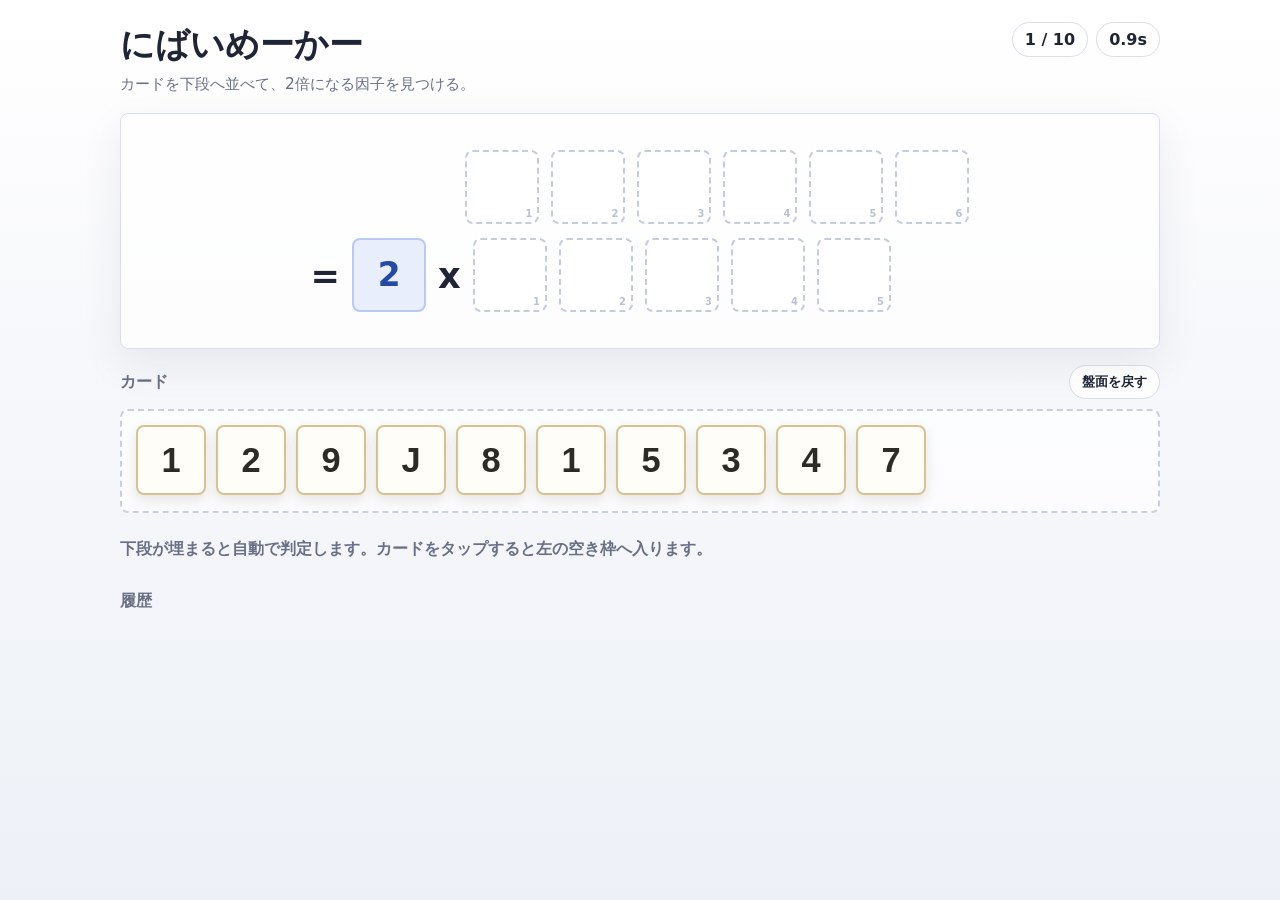
==== new/index.html @ 4decdb2f "new版を追加" ====
<!doctype html>
<html lang="ja">
<head>
  <meta charset="utf-8">
  <meta name="viewport" content="width=device-width, initial-scale=1">
  <title>にばいめーかー new</title>
  <link rel="stylesheet" href="style.css">
</head>
<body>
  <main class="app-shell" id="app">
    <header class="topbar">
      <div>
        <h1>にばいめーかー</h1>
        <p class="subtitle">カードを下段へ並べて、2倍になる因子を見つける。</p>
      </div>
      <div class="stats" aria-label="進行状況">
        <span id="progress">1 / 10</span>
        <span id="timer">0.0s</span>
      </div>
    </header>

    <section class="playfield" aria-label="解答盤面">
      <div class="equation" id="equation">
        <div class="row top-row" id="top-row" aria-label="上段"></div>
        <div class="row bottom-row">
          <span class="equals">=</span>
          <span class="fixed-multiplier">2</span>
          <span class="times">x</span>
          <div class="bottom-slots" id="bottom-row" aria-label="下段"></div>
        </div>
      </div>
      <div class="judge-flash" id="judge-flash" aria-hidden="true"></div>
    </section>

    <section class="card-zone" aria-label="カード置き場">
      <div class="zone-head">
        <span>カード</span>
        <button id="reset-board" type="button">盤面を戻す</button>
      </div>
      <div class="pool" id="pool"></div>
    </section>

    <section class="result-strip" aria-live="polite">
      <p id="feedback">下段が埋まると自動で判定します。</p>
      <a class="tweet-link" id="tweet-link" target="_blank" rel="noreferrer" hidden>結果を共有</a>
    </section>

    <section class="history" aria-label="履歴">
      <h2>履歴</h2>
      <div id="history-list"></div>
    </section>
  </main>

  <script src="game.js"></script>
</body>
</html>
---- new/style.css ----
:root {
  --bg: #f7f8fb;
  --ink: #202536;
  --muted: #697084;
  --line: #d9deea;
  --slot: #ffffff;
  --card: #fffdf8;
  --accent: #3167d6;
  --green: #dff6e6;
  --yellow: #fff4bd;
  --factor: #4a9a68;
  font-family: "Hiragino Sans", "Yu Gothic UI", "Yu Gothic", Meiryo, system-ui, sans-serif;
}

* {
  box-sizing: border-box;
}

body {
  min-height: 100vh;
  margin: 0;
  color: var(--ink);
  background: linear-gradient(180deg, #ffffff 0%, var(--bg) 38%, #edf1f7 100%);
}

button,
a,
.card {
  -webkit-tap-highlight-color: transparent;
}

.app-shell {
  width: min(1040px, calc(100% - 28px));
  margin: 0 auto;
  padding: 22px 0 32px;
}

.topbar {
  display: flex;
  align-items: flex-start;
  justify-content: space-between;
  gap: 18px;
  margin-bottom: 18px;
}

h1,
h2,
p {
  margin: 0;
}

h1 {
  font-size: clamp(1.55rem, 3vw, 2.15rem);
  letter-spacing: 0;
}

.subtitle {
  margin-top: 6px;
  color: var(--muted);
  font-size: 0.96rem;
}

.stats {
  display: flex;
  gap: 8px;
  flex-wrap: wrap;
  justify-content: flex-end;
}

.stats span,
.zone-head button,
.tweet-link {
  border: 1px solid var(--line);
  border-radius: 999px;
  background: #fff;
  padding: 7px 12px;
  color: var(--ink);
  font-weight: 700;
  text-decoration: none;
}

.playfield {
  position: relative;
  overflow: hidden;
  border: 1px solid var(--line);
  border-radius: 8px;
  background: rgba(255, 255, 255, 0.78);
  padding: clamp(18px, 4vw, 34px);
  box-shadow: 0 16px 42px rgba(36, 48, 82, 0.08);
}

.judge-flash {
  position: absolute;
  inset: 0;
  pointer-events: none;
  opacity: 0;
}

.judge-flash.correct,
.judge-flash.divisible {
  animation: flash 560ms ease-out;
}

.judge-flash.correct {
  background: var(--green);
}

.judge-flash.divisible {
  background: var(--yellow);
}

@keyframes flash {
  0% { opacity: 0; }
  18% { opacity: 0.86; }
  100% { opacity: 0; }
}

.equation {
  position: relative;
  z-index: 1;
  display: grid;
  gap: 14px;
  justify-content: center;
  padding: 2px 0;
}

.row,
.bottom-slots {
  display: grid;
  grid-auto-flow: column;
  grid-auto-columns: var(--slot-size);
  gap: var(--slot-gap);
  align-items: center;
}

.equation {
  --slot-size: clamp(44px, 9vw, 74px);
  --slot-gap: clamp(6px, 1.6vw, 12px);
}

.top-row {
  padding-left: calc((var(--slot-size) + var(--slot-gap)) * 1.8);
}

.bottom-row {
  grid-template-columns: auto auto auto auto;
  justify-content: start;
}

.equals,
.times {
  font-size: clamp(1.5rem, 4vw, 2.2rem);
  font-weight: 800;
}

.fixed-multiplier {
  display: grid;
  place-items: center;
  width: var(--slot-size);
  height: var(--slot-size);
  border-radius: 8px;
  background: #e9eefc;
  border: 2px solid #b9c8f4;
  color: #244aa5;
  font-size: clamp(1.35rem, 4vw, 2.05rem);
  font-weight: 900;
}

.slot {
  position: relative;
  display: grid;
  place-items: center;
  width: var(--slot-size);
  height: var(--slot-size);
  border: 2px dashed #c5ccdb;
  border-radius: 8px;
  background: var(--slot);
}

.slot.drag-over {
  border-color: var(--accent);
  background: #eef4ff;
}

.slot::after {
  content: attr(data-col);
  position: absolute;
  right: 5px;
  bottom: 3px;
  color: #bac1cf;
  font-size: 0.62rem;
  font-weight: 700;
}

.card-zone {
  margin-top: 16px;
}

.zone-head {
  display: flex;
  align-items: center;
  justify-content: space-between;
  gap: 12px;
  margin-bottom: 10px;
  color: var(--muted);
  font-weight: 700;
}

.zone-head button {
  cursor: pointer;
}

.pool {
  min-height: 104px;
  display: flex;
  flex-wrap: wrap;
  align-content: flex-start;
  gap: 10px;
  padding: 14px;
  border: 2px dashed #c9d0dd;
  border-radius: 8px;
  background: rgba(255, 255, 255, 0.7);
}

.pool.drag-over {
  border-color: var(--accent);
  background: #eef4ff;
}

.card {
  position: relative;
  display: grid;
  place-items: center;
  width: min(70px, 18vw);
  height: min(70px, 18vw);
  min-width: 44px;
  min-height: 44px;
  border: 2px solid #d7c391;
  border-radius: 8px;
  background: var(--card);
  box-shadow: 0 5px 13px rgba(62, 50, 27, 0.12);
  color: #2d2b25;
  cursor: grab;
  font-size: clamp(1.35rem, 4vw, 2.15rem);
  font-weight: 900;
  user-select: none;
  touch-action: manipulation;
}

.slot .card {
  width: calc(var(--slot-size) - 8px);
  height: calc(var(--slot-size) - 8px);
  min-width: 0;
  min-height: 0;
  box-shadow: none;
}

.card:active {
  cursor: grabbing;
}

.card.drag-source {
  opacity: 0.38;
}

.drag-ghost {
  position: fixed;
  z-index: 20;
  pointer-events: none;
  transform: translate(-50%, -50%);
}

.card.factor {
  border-color: var(--factor);
  background: #f4fff6;
}

.card.factor::before,
.card.factor::after {
  position: absolute;
  top: 50%;
  transform: translateY(-50%);
  width: 14px;
  height: 22px;
  border-radius: 999px;
  background: #d9f0df;
  border: 2px solid var(--factor);
}

.card.bump-left::before {
  content: "";
  left: -11px;
}

.card.notch-right::after {
  content: "";
  right: -7px;
  background: var(--slot);
  border-color: var(--factor);
}

.card.in-group {
  box-shadow: inset 0 0 0 2px rgba(74, 154, 104, 0.18);
}

.result-strip {
  display: flex;
  align-items: center;
  justify-content: space-between;
  gap: 12px;
  margin-top: 14px;
  min-height: 44px;
}

#feedback {
  color: var(--muted);
  font-weight: 700;
}

.history {
  margin-top: 20px;
  color: var(--muted);
}

.history h2 {
  margin-bottom: 8px;
  font-size: 1rem;
}

#history-list {
  display: grid;
  gap: 6px;
  font-size: 0.9rem;
}

.history-entry {
  padding: 8px 10px;
  border-radius: 8px;
  background: rgba(255, 255, 255, 0.72);
}

@media (max-width: 700px) {
  .topbar,
  .result-strip {
    align-items: stretch;
    flex-direction: column;
  }

  .stats {
    justify-content: flex-start;
  }

  .playfield {
    overflow-x: auto;
  }

  .equation {
    width: max-content;
    min-width: 100%;
  }

  .top-row {
    padding-left: calc((var(--slot-size) + var(--slot-gap)) * 2.05);
  }
}
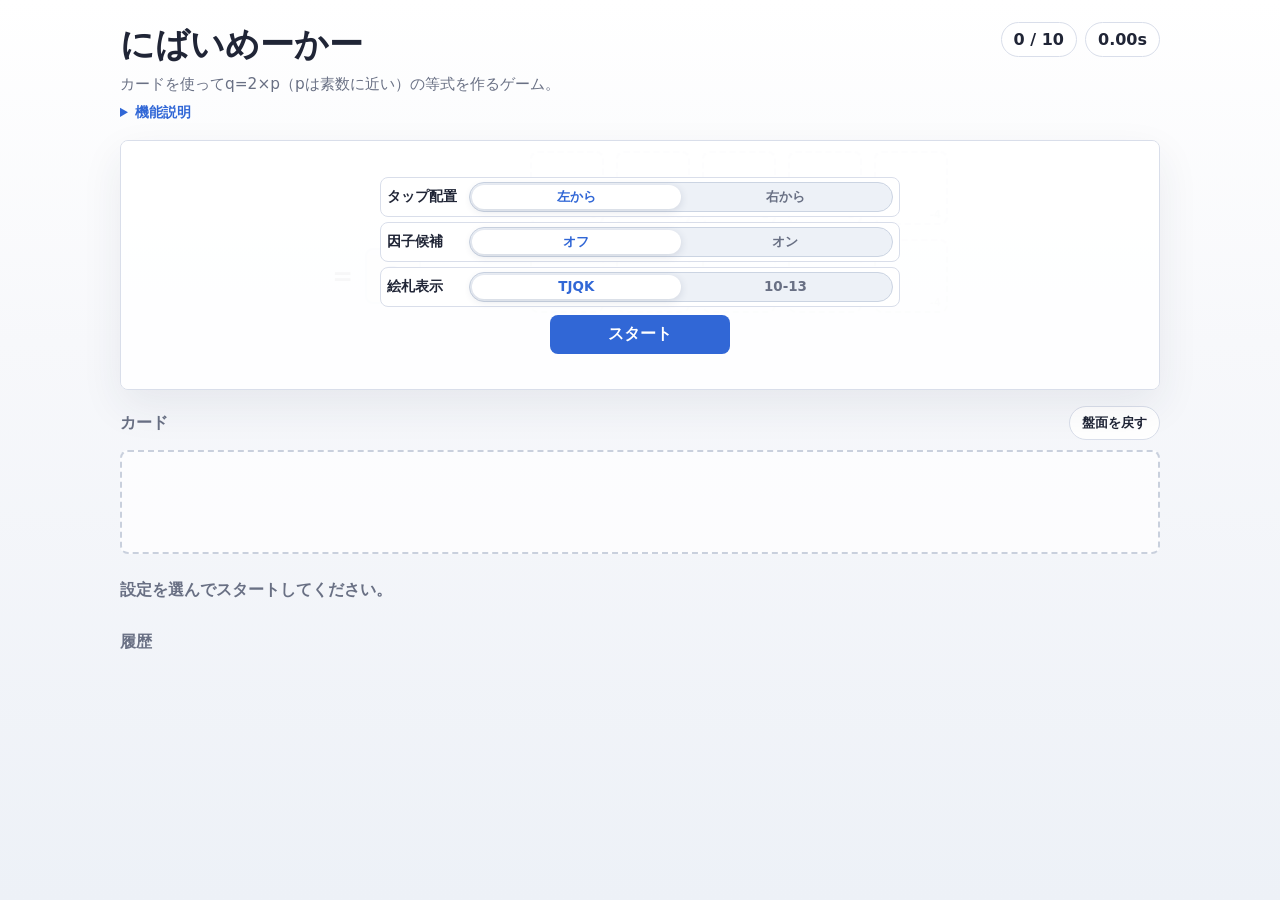
==== commit 2a220e2a: "因子移動の挙動を改善" ====
--- a/new/index.html
+++ b/new/index.html
@@ -11,11 +11,25 @@
     <header class="topbar">
       <div>
         <h1>にばいめーかー</h1>
-        <p class="subtitle">カードを下段へ並べて、2倍になる因子を見つける。</p>
+        <p class="subtitle">カードを使ってq=2×p（pは素数に近い）の等式を作るゲーム。</p>
+        <details class="help-panel">
+          <summary>機能説明</summary>
+          <ul>
+            <li>基本: カードを上段qと下段pに並べ、q=2×pを作ります。下段が埋まるたびに自動判定します。</li>
+            <li>タップ配置: カードをタップすると、設定に応じて下段の左端または右端の空き枠へ入ります。</li>
+            <li>ドラッグ: カードは盤面へドラッグできます。T/J/Q/Kは10/11/12/13として2桁ぶんの幅を持ちます。</li>
+            <li>因子: 上下の桁が2倍関係を作ると因子ボックスで囲まれ、まとまりとして動かせます。</li>
+            <li>繰り上がり: 下から繰り上がりを受ける因子と、上へ繰り上がる因子は、上段と下段の間の三角形で表示します。</li>
+            <li>仮想0: 上段だけ1桁多い場合は、下段左外側の空欄を0として扱える因子も表示します。この因子は戻すことだけできます。</li>
+            <li>挿入: 因子を別の因子の間へドラッグすると挿入線が出て、その位置へ入ります。</li>
+            <li>判定: 13以下の素数の倍数は黄色で続行、正解は緑で次問へ進みます。</li>
+            <li>表示設定: 因子候補ヒント、タップ方向、絵札/数字表示はスタート画面で切り替えられ、保存されます。</li>
+          </ul>
+        </details>
       </div>
       <div class="stats" aria-label="進行状況">
         <span id="progress">1 / 10</span>
-        <span id="timer">0.0s</span>
+        <span id="timer">0.00s</span>
       </div>
     </header>
 
@@ -25,7 +39,7 @@
         <div class="row bottom-row">
           <span class="equals">=</span>
           <span class="fixed-multiplier">2</span>
-          <span class="times">x</span>
+          <span class="times">×</span>
           <div class="bottom-slots" id="bottom-row" aria-label="下段"></div>
         </div>
       </div>
--- a/new/style.css
+++ b/new/style.css
@@ -60,6 +60,27 @@
   font-size: 0.96rem;
 }
 
+.help-panel {
+  max-width: 680px;
+  margin-top: 8px;
+  color: var(--muted);
+  font-size: 0.88rem;
+}
+
+.help-panel summary {
+  width: max-content;
+  cursor: pointer;
+  color: var(--accent);
+  font-weight: 800;
+}
+
+.help-panel ul {
+  display: grid;
+  gap: 5px;
+  margin: 8px 0 0;
+  padding-left: 1.2em;
+}
+
 .stats {
   display: flex;
   gap: 8px;
@@ -82,11 +103,119 @@
 .playfield {
   position: relative;
   overflow: hidden;
+  scroll-behavior: smooth;
   border: 1px solid var(--line);
   border-radius: 8px;
   background: rgba(255, 255, 255, 0.78);
   padding: clamp(18px, 4vw, 34px);
   box-shadow: 0 16px 42px rgba(36, 48, 82, 0.08);
+}
+
+.playfield.menu-open {
+  min-height: 250px;
+  padding: 8px;
+}
+
+.equation.is-waiting {
+  opacity: 0.18;
+}
+
+.start-panel {
+  position: absolute;
+  inset: 0;
+  z-index: 10;
+  display: grid;
+  place-items: center;
+  padding: 8px;
+  background: rgba(255, 255, 255, 0.82);
+}
+
+.start-panel-inner {
+  width: min(520px, 100%);
+  display: grid;
+  gap: 8px;
+  justify-items: center;
+}
+
+.setting-list {
+  width: 100%;
+  display: grid;
+  gap: 5px;
+}
+
+.setting-toggle {
+  display: grid;
+  grid-template-columns: minmax(4.8em, max-content) minmax(0, 1fr);
+  align-items: center;
+  gap: 5px;
+  margin: 0;
+  min-width: 0;
+  padding: 4px 6px;
+  border: 1px solid var(--line);
+  border-radius: 8px;
+  background: #fff;
+}
+
+.setting-label {
+  color: var(--ink);
+  font-size: clamp(0.62rem, 2.6vw, 0.86rem);
+  font-weight: 700;
+  white-space: nowrap;
+}
+
+.switch-control {
+  min-width: 0;
+  display: grid;
+  grid-template-columns: 1fr 1fr;
+  gap: 0;
+  padding: 2px;
+  border: 1px solid #cbd4e2;
+  border-radius: 999px;
+  background: #edf1f7;
+}
+
+.switch-control label {
+  min-width: 0;
+}
+
+.switch-control input {
+  position: absolute;
+  opacity: 0;
+  pointer-events: none;
+}
+
+.switch-control span {
+  display: flex;
+  align-items: center;
+  justify-content: center;
+  min-height: 24px;
+  padding: 0 3px;
+  border-radius: 999px;
+  color: var(--muted);
+  cursor: pointer;
+  font-size: clamp(0.58rem, 2.55vw, 0.84rem);
+  font-weight: 700;
+  line-height: 1;
+  white-space: nowrap;
+  transition: background 140ms ease, color 140ms ease, box-shadow 140ms ease;
+}
+
+.switch-control input:checked + span {
+  background: #fff;
+  color: var(--accent);
+  box-shadow: 0 2px 8px rgba(36, 48, 82, 0.14);
+}
+
+.start-button {
+  min-width: 180px;
+  border: 0;
+  border-radius: 8px;
+  padding: 9px 18px;
+  background: var(--accent);
+  color: #fff;
+  cursor: pointer;
+  font-size: 0.98rem;
+  font-weight: 900;
 }
 
 .judge-flash {
@@ -121,7 +250,95 @@
   display: grid;
   gap: 14px;
   justify-content: center;
+  justify-items: end;
   padding: 2px 0;
+}
+
+.factor-layer {
+  position: absolute;
+  inset: 0;
+  z-index: 4;
+  pointer-events: none;
+}
+
+.factor-outline {
+  position: absolute;
+  border: 3px solid var(--factor);
+  border-radius: 6px;
+  background: rgba(244, 255, 246, 0.28);
+  box-shadow: 0 0 0 2px rgba(255, 255, 255, 0.76);
+}
+
+.factor-outline.carry-in.carry-out {
+  border-color: #5e9d82;
+  background: rgba(245, 255, 247, 0.36);
+}
+
+.factor-divider {
+  position: absolute;
+  top: 0;
+  bottom: 0;
+  width: 2px;
+  background: rgba(74, 154, 104, 0.58);
+}
+
+.factor-outline.carry-out::before,
+.factor-outline.carry-in::after {
+  content: "";
+  position: absolute;
+  top: var(--factor-joint-y, 50%);
+  width: 0;
+  height: 0;
+  transform: translateY(-50%);
+}
+
+.factor-outline.carry-out::before {
+  left: -15px;
+  border-top: 11px solid transparent;
+  border-bottom: 11px solid transparent;
+  border-right: 15px solid rgba(24, 142, 174, 0.82);
+  filter: drop-shadow(0 0 1px #fff) drop-shadow(0 0 2px rgba(24, 82, 102, 0.22));
+}
+
+.factor-outline.carry-in::after {
+  right: -2px;
+  border-top: 11px solid transparent;
+  border-bottom: 11px solid transparent;
+  border-right: 15px solid rgba(238, 158, 44, 0.78);
+  filter: drop-shadow(0 0 1px #fff) drop-shadow(0 0 2px rgba(120, 80, 10, 0.2));
+  mix-blend-mode: multiply;
+}
+
+.insert-indicator {
+  position: absolute;
+  z-index: 6;
+  width: 4px;
+  border-radius: 999px;
+  background: #3167d6;
+  box-shadow: 0 0 0 3px rgba(255, 255, 255, 0.92), 0 0 0 6px rgba(49, 103, 214, 0.16);
+  pointer-events: none;
+}
+
+.insert-indicator::before,
+.insert-indicator::after {
+  content: "";
+  position: absolute;
+  left: 50%;
+  width: 0;
+  height: 0;
+  transform: translateX(-50%);
+  border-left: 7px solid transparent;
+  border-right: 7px solid transparent;
+}
+
+.insert-indicator::before {
+  top: -8px;
+  border-bottom: 8px solid #3167d6;
+}
+
+.insert-indicator::after {
+  bottom: -8px;
+  border-top: 8px solid #3167d6;
 }
 
 .row,
@@ -139,30 +356,42 @@
 }
 
 .top-row {
-  padding-left: calc((var(--slot-size) + var(--slot-gap)) * 1.8);
+  grid-template-columns: repeat(var(--top-digits, 6), var(--slot-size));
+  width: max-content;
 }
 
 .bottom-row {
   grid-template-columns: auto auto auto auto;
   justify-content: start;
+  justify-self: end;
+  column-gap: var(--slot-gap);
+}
+
+.bottom-row .times {
+  margin-right: calc(var(--slot-size) * 0.7 + var(--slot-gap));
+}
+
+.bottom-slots {
+  grid-template-columns: repeat(var(--bottom-digits, 5), var(--slot-size));
+  width: max-content;
 }
 
 .equals,
 .times {
-  font-size: clamp(1.5rem, 4vw, 2.2rem);
+  font-size: clamp(1rem, 2.7vw, 1.55rem);
   font-weight: 800;
 }
 
 .fixed-multiplier {
   display: grid;
   place-items: center;
-  width: var(--slot-size);
-  height: var(--slot-size);
+  width: calc(var(--slot-size) * 0.76);
+  height: calc(var(--slot-size) * 0.76);
   border-radius: 8px;
   background: #e9eefc;
   border: 2px solid #b9c8f4;
   color: #244aa5;
-  font-size: clamp(1.35rem, 4vw, 2.05rem);
+  font-size: clamp(1rem, 3vw, 1.55rem);
   font-weight: 900;
 }
 
@@ -180,6 +409,10 @@
 .slot.drag-over {
   border-color: var(--accent);
   background: #eef4ff;
+}
+
+.slot.covered {
+  opacity: 0.72;
 }
 
 .slot::after {
@@ -211,6 +444,7 @@
 }
 
 .pool {
+  --pool-card-size: min(70px, 18vw);
   min-height: 104px;
   display: flex;
   flex-wrap: wrap;
@@ -228,11 +462,13 @@
 }
 
 .card {
+  --span: 1;
   position: relative;
   display: grid;
+  grid-template-rows: 1fr auto 1fr;
   place-items: center;
-  width: min(70px, 18vw);
-  height: min(70px, 18vw);
+  width: calc(var(--pool-card-size, min(70px, 18vw)) * var(--span) + 10px * (var(--span) - 1));
+  height: var(--pool-card-size, min(70px, 18vw));
   min-width: 44px;
   min-height: 44px;
   border: 2px solid #d7c391;
@@ -244,63 +480,84 @@
   font-size: clamp(1.35rem, 4vw, 2.15rem);
   font-weight: 900;
   user-select: none;
-  touch-action: manipulation;
+  touch-action: none;
+}
+
+.card-main {
+  grid-row: 2;
+  line-height: 1;
+}
+
+.card-hints {
+  width: 100%;
+  min-height: 0.95em;
+  color: #60706b;
+  font-size: clamp(0.56rem, 1.8vw, 0.72rem);
+  font-weight: 800;
+  line-height: 1;
+  overflow: hidden;
+  text-align: center;
+  white-space: nowrap;
+}
+
+.card-hints[hidden] {
+  visibility: hidden;
+}
+
+.card-hints-top {
+  grid-row: 1;
+  align-self: end;
+}
+
+.card-hints-bottom {
+  grid-row: 3;
+  align-self: start;
 }
 
 .slot .card {
-  width: calc(var(--slot-size) - 8px);
+  width: calc(var(--slot-size) * var(--span) + var(--slot-gap) * (var(--span) - 1) - 8px);
   height: calc(var(--slot-size) - 8px);
   min-width: 0;
   min-height: 0;
   box-shadow: none;
+  z-index: 2;
 }
 
 .card:active {
   cursor: grabbing;
 }
 
-.card.drag-source {
-  opacity: 0.38;
-}
-
-.drag-ghost {
+.card.dragging-card {
   position: fixed;
   z-index: 20;
   pointer-events: none;
-  transform: translate(-50%, -50%);
+  opacity: 1;
+  box-shadow: 0 12px 26px rgba(36, 48, 82, 0.2);
+}
+
+.dragging-factor {
+  position: fixed;
+  z-index: 30;
+  pointer-events: none;
+}
+
+.dragging-factor-outline {
+  position: absolute;
+  z-index: 1;
+}
+
+.dragging-factor-card {
+  position: absolute;
+  z-index: 2;
+  pointer-events: none;
 }
 
 .card.factor {
-  border-color: var(--factor);
   background: #f4fff6;
 }
 
-.card.factor::before,
-.card.factor::after {
-  position: absolute;
-  top: 50%;
-  transform: translateY(-50%);
-  width: 14px;
-  height: 22px;
-  border-radius: 999px;
-  background: #d9f0df;
-  border: 2px solid var(--factor);
-}
-
-.card.bump-left::before {
-  content: "";
-  left: -11px;
-}
-
-.card.notch-right::after {
-  content: "";
-  right: -7px;
-  background: var(--slot);
-  border-color: var(--factor);
-}
-
 .card.in-group {
-  box-shadow: inset 0 0 0 2px rgba(74, 154, 104, 0.18);
+  box-shadow: inset 0 0 0 2px rgba(74, 154, 104, 0.1);
 }
 
 .result-strip {
@@ -352,14 +609,41 @@
 
   .playfield {
     overflow-x: auto;
+    padding-inline: 10px;
   }
 
   .equation {
     width: max-content;
     min-width: 100%;
   }
-
-  .top-row {
-    padding-left: calc((var(--slot-size) + var(--slot-gap)) * 2.05);
-  }
-}
+}
+
+@media (max-width: 360px) {
+  .app-shell {
+    width: min(100% - 8px, 1040px);
+  }
+
+  .start-panel {
+    padding: 3px;
+  }
+
+  .playfield.menu-open {
+    min-height: 220px;
+  }
+
+  .setting-toggle {
+    grid-template-columns: 4.4em minmax(0, 1fr);
+    gap: 3px;
+    padding: 4px;
+  }
+
+  .switch-control span {
+    min-height: 22px;
+    padding: 0 2px;
+  }
+
+  .start-button {
+    min-width: 150px;
+    padding: 8px 14px;
+  }
+}
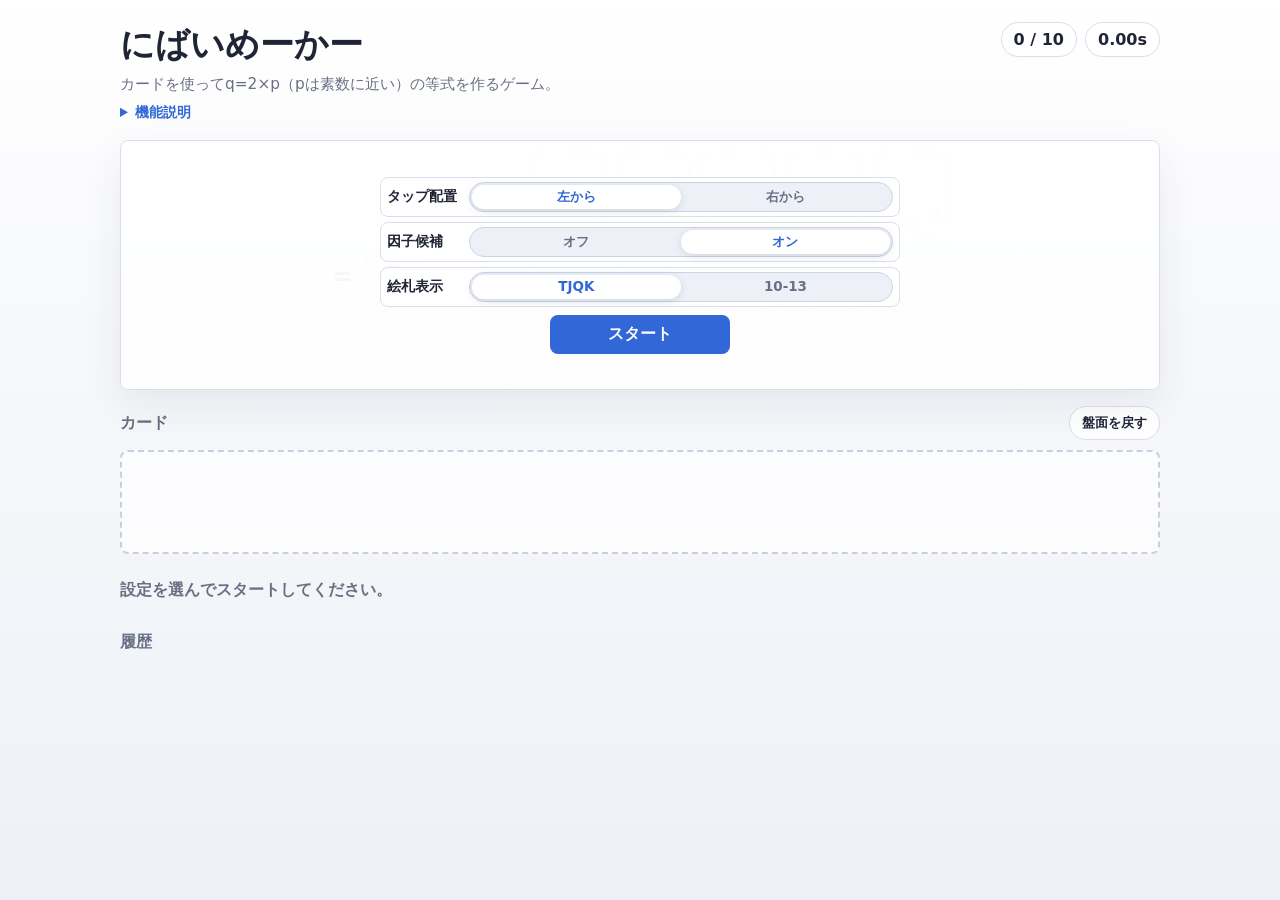
==== commit bdd7149e: "v3.0 微調整、一般公開" ====
--- a/new/index.html
+++ b/new/index.html
@@ -21,9 +21,10 @@
             <li>因子: 上下の桁が2倍関係を作ると因子ボックスで囲まれ、まとまりとして動かせます。</li>
             <li>繰り上がり: 下から繰り上がりを受ける因子と、上へ繰り上がる因子は、上段と下段の間の三角形で表示します。</li>
             <li>仮想0: 上段だけ1桁多い場合は、下段左外側の空欄を0として扱える因子も表示します。この因子は戻すことだけできます。</li>
-            <li>挿入: 因子を別の因子の間へドラッグすると挿入線が出て、その位置へ入ります。</li>
+            <li>挿入: 因子を別の因子の間へドラッグすると挿入線が出て、その位置へ入ります。因子になっていない下段カードも、下段の他のカードの間へ挿入して並び替えできます。</li>
             <li>判定: 13以下の素数の倍数は黄色で続行、正解は緑で次問へ進みます。</li>
             <li>表示設定: 因子候補ヒント、タップ方向、絵札/数字表示はスタート画面で切り替えられ、保存されます。</li>
+            <li>にばいめーかーが役に立つゲーム「素数大富豪」の対戦サイトはこちら: <a href="https://greenplus.github.io/primeqk_online/" target="_blank" rel="noreferrer">素数大富豪 Online</a></li>
           </ul>
         </details>
       </div>
--- a/new/style.css
+++ b/new/style.css
@@ -293,10 +293,10 @@
 }
 
 .factor-outline.carry-out::before {
-  left: -15px;
-  border-top: 11px solid transparent;
-  border-bottom: 11px solid transparent;
-  border-right: 15px solid rgba(24, 142, 174, 0.82);
+  left: -11px;
+  border-top: 8px solid transparent;
+  border-bottom: 8px solid transparent;
+  border-right: 11px solid rgba(24, 142, 174, 0.78);
   filter: drop-shadow(0 0 1px #fff) drop-shadow(0 0 2px rgba(24, 82, 102, 0.22));
 }
 
@@ -445,11 +445,12 @@
 
 .pool {
   --pool-card-size: min(70px, 18vw);
+  --pool-card-gap: 0px;
   min-height: 104px;
   display: flex;
   flex-wrap: wrap;
   align-content: flex-start;
-  gap: 10px;
+  gap: var(--pool-card-gap);
   padding: 14px;
   border: 2px dashed #c9d0dd;
   border-radius: 8px;
@@ -467,7 +468,7 @@
   display: grid;
   grid-template-rows: 1fr auto 1fr;
   place-items: center;
-  width: calc(var(--pool-card-size, min(70px, 18vw)) * var(--span) + 10px * (var(--span) - 1));
+  width: calc(var(--pool-card-size, min(70px, 18vw)) * var(--span) + var(--pool-card-gap, 0px) * (var(--span) - 1));
   height: var(--pool-card-size, min(70px, 18vw));
   min-width: 44px;
   min-height: 44px;
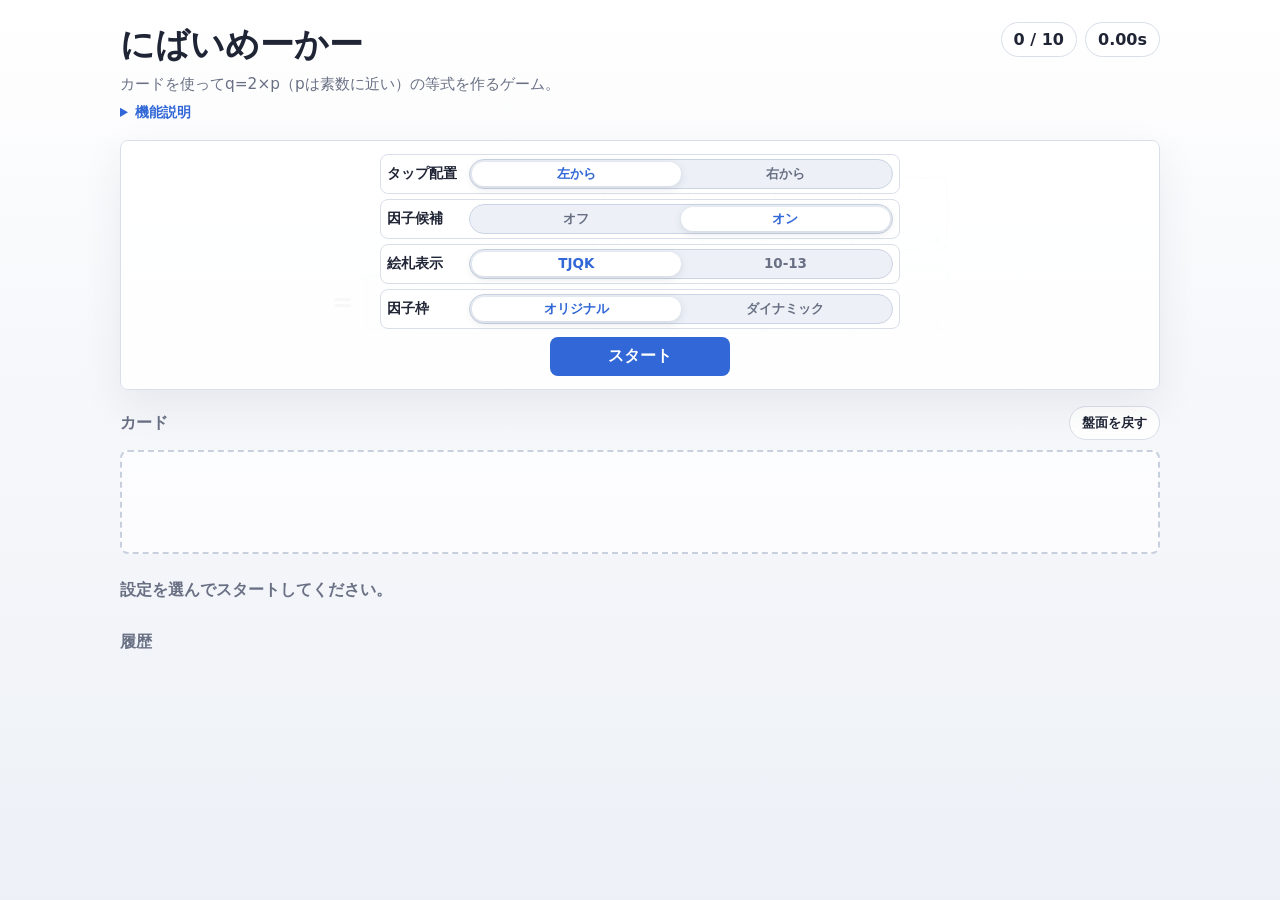
==== commit 41fab9bc: "v3.0.7 OGP対応" ====
--- a/new/index.html
+++ b/new/index.html
@@ -3,6 +3,19 @@
 <head>
   <meta charset="utf-8">
   <meta name="viewport" content="width=device-width, initial-scale=1">
+  <meta name="description" content="にばいめーかー new は、カードを並べて q = 2×p になる式を作る数字パズルゲームです。">
+  <link rel="canonical" href="https://greenplus.github.io/nibaimaker/new/">
+  <meta property="og:type" content="website">
+  <meta property="og:locale" content="ja_JP">
+  <meta property="og:site_name" content="にばいめーかー">
+  <meta property="og:title" content="にばいめーかー new">
+  <meta property="og:description" content="カードを並べて q = 2×p になる式を作る数字パズルゲームです。">
+  <meta property="og:url" content="https://greenplus.github.io/nibaimaker/new/">
+  <meta property="og:image" content="https://greenplus.github.io/nibaimaker/og-image.png">
+  <meta name="twitter:card" content="summary_large_image">
+  <meta name="twitter:title" content="にばいめーかー new">
+  <meta name="twitter:description" content="カードを並べて q = 2×p になる式を作る数字パズルゲームです。">
+  <meta name="twitter:image" content="https://greenplus.github.io/nibaimaker/og-image.png">
   <title>にばいめーかー new</title>
   <link rel="stylesheet" href="style.css">
 </head>
--- a/new/style.css
+++ b/new/style.css
@@ -125,13 +125,15 @@
   inset: 0;
   z-index: 10;
   display: grid;
-  place-items: center;
+  place-items: start center;
+  overflow-y: auto;
   padding: 8px;
   background: rgba(255, 255, 255, 0.82);
 }
 
 .start-panel-inner {
   width: min(520px, 100%);
+  margin: auto 0;
   display: grid;
   gap: 8px;
   justify-items: center;
@@ -245,19 +247,23 @@
 }
 
 .equation {
+  --factor-gutter: clamp(18px, 3.2vw, 28px);
+  --factor-outline-pad: 6px;
   position: relative;
   z-index: 1;
+  isolation: isolate;
   display: grid;
   gap: 14px;
   justify-content: center;
   justify-items: end;
-  padding: 2px 0;
+  padding: var(--factor-gutter);
 }
 
 .factor-layer {
   position: absolute;
   inset: 0;
-  z-index: 4;
+  z-index: 40;
+  overflow: visible;
   pointer-events: none;
 }
 
@@ -265,13 +271,63 @@
   position: absolute;
   border: 3px solid var(--factor);
   border-radius: 6px;
-  background: rgba(244, 255, 246, 0.28);
+  background: transparent;
   box-shadow: 0 0 0 2px rgba(255, 255, 255, 0.76);
 }
 
 .factor-outline.carry-in.carry-out {
   border-color: #5e9d82;
-  background: rgba(245, 255, 247, 0.36);
+  background: transparent;
+}
+
+.factor-outline.factor-style-dynamic {
+  --factor-notch: clamp(10px, 2.2vw, 18px);
+  --factor-left-top: 0px;
+  --factor-left-mid: 0px;
+  --factor-right-top: 100%;
+  --factor-right-mid: 100%;
+  overflow: visible;
+  border: 0;
+  border-radius: 0;
+  background: transparent;
+  box-shadow: none;
+}
+
+.factor-outline.factor-style-dynamic.carry-out {
+  --factor-left-top: var(--factor-notch);
+}
+
+.factor-outline.factor-style-dynamic.carry-in {
+  --factor-right-mid: calc(100% - var(--factor-notch));
+}
+
+.factor-outline.factor-style-dynamic::before {
+  content: "";
+  position: absolute;
+  inset: 0;
+  z-index: 2;
+  padding: 3px;
+  background: var(--factor);
+  clip-path: polygon(
+    var(--factor-left-top) 0,
+    var(--factor-right-top) 0,
+    var(--factor-right-mid) 50%,
+    var(--factor-right-top) 100%,
+    var(--factor-left-top) 100%,
+    var(--factor-left-mid) 50%
+  );
+  -webkit-mask: linear-gradient(#000 0 0) content-box, linear-gradient(#000 0 0);
+  -webkit-mask-composite: xor;
+  mask: linear-gradient(#000 0 0) content-box, linear-gradient(#000 0 0);
+  mask-composite: exclude;
+}
+
+.factor-outline.factor-style-dynamic::after {
+  content: none;
+}
+
+.factor-outline.factor-style-dynamic .factor-divider {
+  display: none;
 }
 
 .factor-divider {
@@ -294,6 +350,7 @@
 
 .factor-outline.carry-out::before {
   left: -11px;
+  z-index: 2;
   border-top: 8px solid transparent;
   border-bottom: 8px solid transparent;
   border-right: 11px solid rgba(24, 142, 174, 0.78);
@@ -302,11 +359,31 @@
 
 .factor-outline.carry-in::after {
   right: -2px;
+  z-index: 1;
   border-top: 11px solid transparent;
   border-bottom: 11px solid transparent;
   border-right: 15px solid rgba(238, 158, 44, 0.78);
   filter: drop-shadow(0 0 1px #fff) drop-shadow(0 0 2px rgba(120, 80, 10, 0.2));
   mix-blend-mode: multiply;
+}
+
+.factor-outline.factor-style-dynamic::before {
+  inset: 0;
+  left: 0;
+  right: 0;
+  bottom: 0;
+  width: auto;
+  height: auto;
+  transform: none;
+  border: 0;
+  filter: none;
+}
+
+.factor-outline.factor-style-dynamic::after {
+  content: none;
+  border: 0;
+  filter: none;
+  mix-blend-mode: normal;
 }
 
 .insert-indicator {
@@ -521,7 +598,7 @@
   min-width: 0;
   min-height: 0;
   box-shadow: none;
-  z-index: 2;
+  z-index: 1;
 }
 
 .card:active {
@@ -544,7 +621,7 @@
 
 .dragging-factor-outline {
   position: absolute;
-  z-index: 1;
+  z-index: 5;
 }
 
 .dragging-factor-card {
@@ -554,11 +631,11 @@
 }
 
 .card.factor {
-  background: #f4fff6;
+  background: var(--card);
 }
 
 .card.in-group {
-  box-shadow: inset 0 0 0 2px rgba(74, 154, 104, 0.1);
+  box-shadow: none;
 }
 
 .result-strip {
